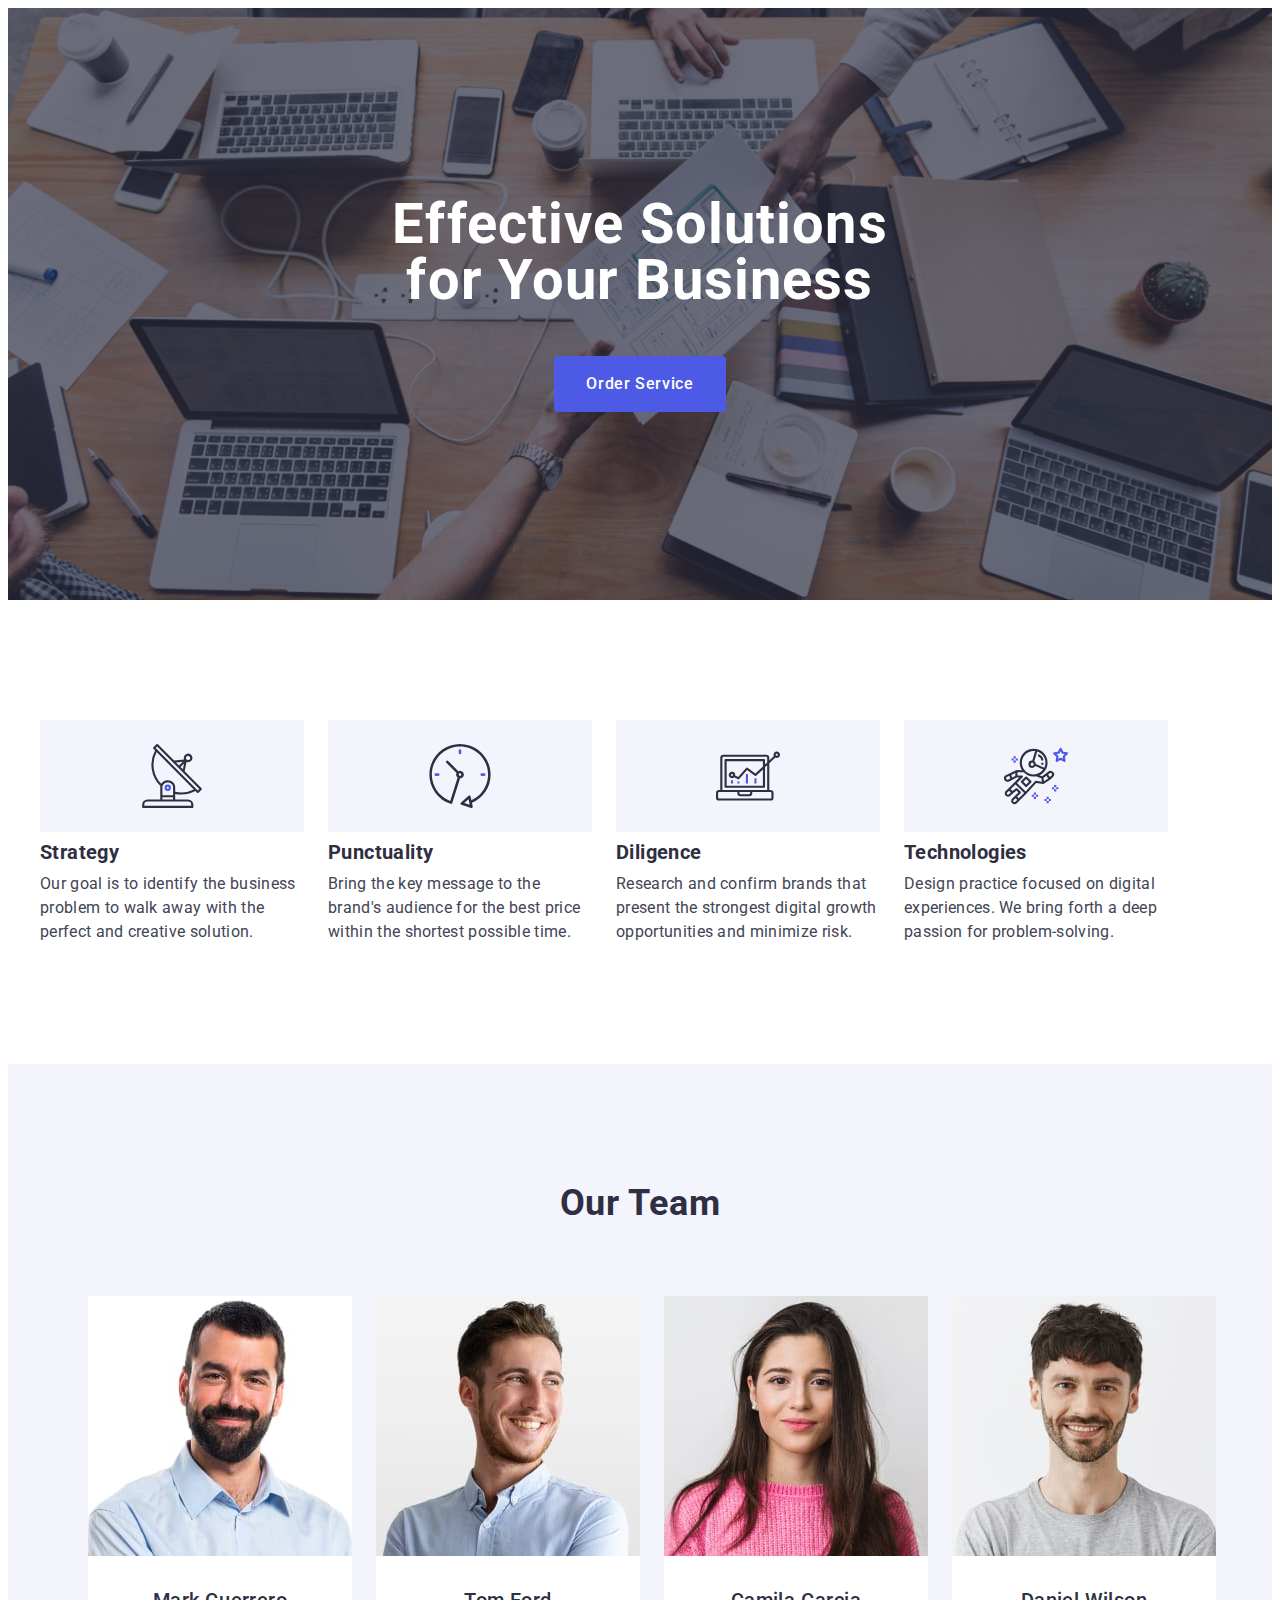
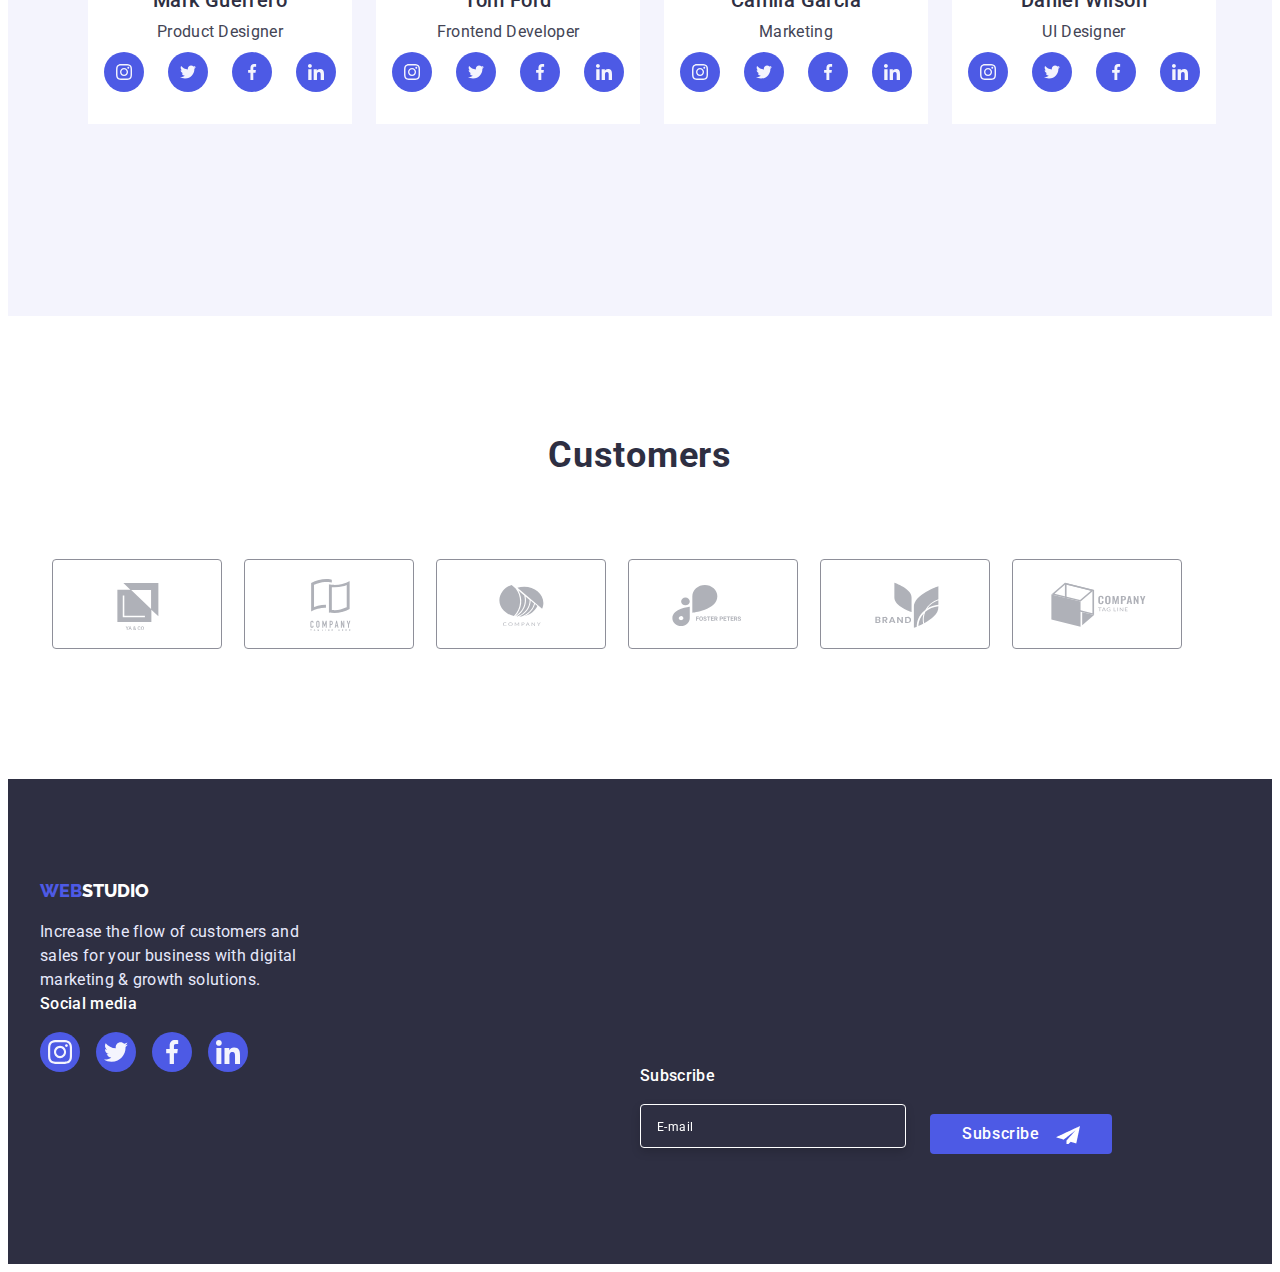
==== index.html @ b97c6776 "1" ====
<!DOCTYPE html>
<html lang="en">
  <head>
    <meta charset="UTF-8" />
    <meta name="viewport" content="width=device-width, initial-scale=1.0" />
    <meta http-equiv="X-UA-Compatible" content="IE=edge" />
    <meta name="viewport" content="width=device-width, initial-scale=1.0" />
    <title>WebStudio</title>
    <link rel="stylesheet" href="./js/mobile-menu.js" />
    <link
      rel="stylesheet"
      href="https://cdnjs.cloudflare.com/ajax/libs/modern-normalize/1.1.0/modern-normalize.min.css"
      integrity="sha512-wpPYUAdjBVSE4KJnH1VR1HeZfpl1ub8YT/NKx4PuQ5NmX2tKuGu6U/JRp5y+Y8XG2tV+wKQpNHVUX03MfMFn9Q=="
      crossorigin="anonymous"
      referrerpolicy="no-referrer"
    />
    <link rel="preconnect" href="https://fonts.googleapis.com" />
    <link rel="preconnect" href="https://fonts.gstatic.com" crossorigin />
    <link
      href="https://fonts.googleapis.com/css2?family=Raleway:wght@800&family=Roboto:wght@400;500;700;900&display=swap"
      rel="stylesheet"
    />
    <link rel="stylesheet" href="./css/styles.css" />
    <link rel="stylesheet" href="./css/mobile.css" />
    <link rel="stylesheet" href="./css/table.css" />
    <link rel="stylesheet" href="./css/desktop.css" />
  </head>
  <!--HEADER-->
  <body>
    <!-- <header class="header-top">
      <div class="container header-container">
        <nav class="page-nav">
          <a class="header-logo link" href="./index.html"
            ><span class="logo-web">Web</span>Studio</a
          >
          <ul class="menu list">
            <li class="menu-item">
              <a class="menu-link link active" href="index.html">Studio</a>
            </li>
            <li class="menu-item">
              <a class="menu-link link" href="portfolio.html">Portfolio</a>
            </li>
            <li class="menu-item">
              <a class="menu-link link" href="">Contacts</a>
            </li>
          </ul>
        </nav>
        <address class="address-list">
          <ul class="list list-contact">
            <li class="menu-item">
              <a class="contact link" href="mailto:info@devstudio.com"
                >info@devstudio.com</a
              >
            </li>
            <li class="menu-item">
              <a class="contact link" href="tel:+110001111111"
                >+11 (000) 111-11-11</a
              >
            </li>
          </ul>
        </address>
      </div>
    </header> -->

    <main>
      <!--MAIN-->
      <section class="section-bg">
        <div class="container">
          <h1 class="main-title">Effective Solutions for Your Business</h1>
          <button class="btn-menu" data-modal-open type="button">
            Order Service
          </button>
        </div>
      </section>
      <section class="section-inteface">
        <div class="container">
          <h2 hidden>Advantages</h2>
          <ul class="list menu-list-interface">
            <li class="interface-list icon-antenna">
              <h3 class="interface-title">Strategy</h3>
              <p class="interface-text">
                Our goal is to identify the business problem to walk away with
                the perfect and creative solution.
              </p>
            </li>
            <li class="interface-list icon-clock">
              <h3 class="interface-title">Punctuality</h3>
              <p class="interface-text">
                Bring the key message to the brand's audience for the best price
                within the shortest possible time.
              </p>
            </li>
            <li class="interface-list icon-diagram">
              <h3 class="interface-title">Diligence</h3>
              <p class="interface-text">
                Research and confirm brands that present the strongest digital
                growth opportunities and minimize risk.
              </p>
            </li>
            <li class="interface-list icon-astronaut">
              <h3 class="interface-title">Technologies</h3>
              <p class="interface-text">
                Design practice focused on digital experiences. We bring forth a
                deep passion for problem-solving.
              </p>
            </li>
          </ul>
        </div>
      </section>
      <!--SECTION FHOTO-->
      <!-- <section class="section-photo">
        <div class="container">
          <h2 class="description-title">What are we doing</h2>
          <ul class="list list-photo">
            <li class="list-photo-img">
              <img src="./images/img-01.jpg" alt="mac" width="360" />
            </li>
            <li class="list-photo-img">
              <img src="./images/img-02.jpg" alt="phone" width="360" />
            </li>
            <li class="list-photo-img">
              <img src="./images/img-03.jpg" alt="phone" width="360" />
            </li>
          </ul>
        </div>
      </section> -->
      <!--SECTION TEAM-->
      <section class="section-team">
        <div class="container">
          <h2 class="description-title">Our Team</h2>
          <ul class="list list-team-menu">
            <li class="list-team">
              <img
                src="./images/team/employee-01.jpg"
                alt="Mark Guerrero"
                width="264"
              />
              <h3 class="name-tile">Mark Guerrero</h3>
              <p class="position-text">Product Designer</p>
              <ul class="list-icon-social list">
                <li class="list-icon-team">
                  <a href="" class="icon-social">
                    <svg class="icon" width="16" height="16">
                      <use href="./images/symbol-defs.svg#icon-instagram"></use>
                    </svg>
                  </a>
                </li>
                <li class="list-icon-team">
                  <a href="" class="icon-social">
                    <svg class="icon" width="16" height="16">
                      <use href="./images/symbol-defs.svg#icon-twitter"></use>
                    </svg>
                  </a>
                </li>
                <li class="list-icon-team">
                  <a href="" class="icon-social">
                    <svg class="icon" width="16" height="16">
                      <use href="./images/symbol-defs.svg#icon-facebook"></use>
                    </svg>
                  </a>
                </li>
                <li class="list-icon-team">
                  <a href="" class="icon-social">
                    <svg class="icon" width="16" height="16">
                      <use href="./images/symbol-defs.svg#icon-linkedin"></use>
                    </svg>
                  </a>
                </li>
              </ul>
            </li>
            <li class="list-team">
              <img
                src="./images/team/employee-02.jpg"
                alt="Tom Ford"
                width="264"
              />
              <h3 class="name-tile">Tom Ford</h3>
              <p class="position-text">Frontend Developer</p>
              <ul class="list-icon-social list">
                <li class="list-icon-team">
                  <a href="" class="icon-social">
                    <svg class="icon" width="16" height="16">
                      <use href="./images/symbol-defs.svg#icon-instagram"></use>
                    </svg>
                  </a>
                </li>
                <li class="list-icon-team">
                  <a href="" class="icon-social">
                    <svg class="icon" width="16" height="16">
                      <use href="./images/symbol-defs.svg#icon-twitter"></use>
                    </svg>
                  </a>
                </li>
                <li class="list-icon-team">
                  <a href="" class="icon-social">
                    <svg class="icon" width="16" height="16">
                      <use href="./images/symbol-defs.svg#icon-facebook"></use>
                    </svg>
                  </a>
                </li>
                <li class="list-icon-team">
                  <a href="" class="icon-social">
                    <svg class="icon" width="16" height="16">
                      <use href="./images/symbol-defs.svg#icon-linkedin"></use>
                    </svg>
                  </a>
                </li>
              </ul>
            </li>
            <li class="list-team">
              <img
                src="./images/team/employee-03.jpg"
                alt="Camila Garcia"
                width="264"
              />
              <h3 class="name-tile">Camila Garcia</h3>
              <p class="position-text">Marketing</p>
              <ul class="list-icon-social list">
                <li class="list-icon-team">
                  <a href="" class="icon-social">
                    <svg class="icon" width="16" height="16">
                      <use href="./images/symbol-defs.svg#icon-instagram"></use>
                    </svg>
                  </a>
                </li>
                <li class="list-icon-team">
                  <a href="" class="icon-social">
                    <svg class="icon" width="16" height="16">
                      <use href="./images/symbol-defs.svg#icon-twitter"></use>
                    </svg>
                  </a>
                </li>
                <li class="list-icon-team">
                  <a href="" class="icon-social">
                    <svg class="icon" width="16" height="16">
                      <use href="./images/symbol-defs.svg#icon-facebook"></use>
                    </svg>
                  </a>
                </li>
                <li class="list-icon-team">
                  <a href="" class="icon-social">
                    <svg class="icon" width="16" height="16">
                      <use href="./images/symbol-defs.svg#icon-linkedin"></use>
                    </svg>
                  </a>
                </li>
              </ul>
            </li>
            <li class="list-team">
              <img
                src="./images/team/employee-04.jpg"
                alt="Daniel Wilson"
                width="264"
              />
              <h3 class="name-tile">Daniel Wilson</h3>
              <p class="position-text">UI Designer</p>
              <ul class="list-icon-social list">
                <li class="list-icon-team">
                  <a href="" class="icon-social">
                    <svg class="icon" width="16" height="16">
                      <use href="./images/symbol-defs.svg#icon-instagram"></use>
                    </svg>
                  </a>
                </li>
                <li class="list-icon-team">
                  <a href="" class="icon-social">
                    <svg class="icon" width="16" height="16">
                      <use href="./images/symbol-defs.svg#icon-twitter"></use>
                    </svg>
                  </a>
                </li>
                <li class="list-icon-team">
                  <a href="" class="icon-social">
                    <svg class="icon" width="16" height="16">
                      <use href="./images/symbol-defs.svg#icon-facebook"></use>
                    </svg>
                  </a>
                </li>
                <li class="list-icon-team">
                  <a href="" class="icon-social">
                    <svg class="icon" width="16" height="16">
                      <use href="./images/symbol-defs.svg#icon-linkedin"></use>
                    </svg>
                  </a>
                </li>
              </ul>
            </li>
          </ul>
        </div>
      </section>
      <section class="section-company">
        <div class="container">
          <h2 class="description-title">Customers</h2>
          <ul class="container-company list">
            <li class="company">
              <a href="" class="company-link">
                <svg class="icon-company" width="104px" height="56px">
                  <use href="./images/symbol-defs.svg#icon-yaco"></use>
                </svg>
              </a>
            </li>
            <li class="company">
              <a href="" class="company-link">
                <svg class="icon-company" width="104px" height="56px">
                  <use href="./images/symbol-defs.svg#icon-company"></use>
                </svg>
              </a>
            </li>
            <li class="company">
              <a href="" class="company-link">
                <svg class="icon-company" width="104px" height="56px">
                  <use href="./images/symbol-defs.svg#icon-Logocompany"></use>
                </svg>
              </a>
            </li>
            <li class="company">
              <a href="" class="company-link">
                <svg class="icon-company" width="104px" height="56px">
                  <use href="./images/symbol-defs.svg#icon-foster"></use>
                </svg>
              </a>
            </li>
            <li class="company">
              <a href="" class="company-link">
                <svg class="icon-company" width="104px" height="56px">
                  <use href="./images/symbol-defs.svg#icon-brand"></use>
                </svg>
              </a>
            </li>
            <li class="company">
              <a href="" class="company-link">
                <svg class="icon-company" width="104px" height="56px">
                  <use href="./images/symbol-defs.svg#icon-taglane"></use>
                </svg>
              </a>
            </li>
          </ul>
        </div>
      </section>
    </main>
    <footer class="footer">
      <div class="container container-footer">
        <div class="container-footer-logo">
          <a class="footer-logo link" href="./index.html"
            ><span class="logo-web">Web</span>Studio</a
          >
          <p class="footer-text">
            Increase the flow of customers and sales for your business with
            digital marketing & growth solutions.
          </p>
        </div>
        <div class="footer-social">
          <p class="footer-text-social">Social media</p>
          <ul class="list-footer list">
            <li class="list-icon-team">
              <a href="" class="icon-footer">
                <svg class="icon" width="24" height="24">
                  <use href="./images/symbol-defs.svg#icon-instagram"></use>
                </svg>
              </a>
            </li>
            <li class="list-icon-team">
              <a href="" class="icon-footer">
                <svg class="icon" width="24" height="24">
                  <use href="./images/symbol-defs.svg#icon-twitter"></use>
                </svg>
              </a>
            </li>
            <li class="list-icon-team">
              <a href="" class="icon-footer">
                <svg class="icon" width="24" height="24">
                  <use href="./images/symbol-defs.svg#icon-facebook"></use>
                </svg>
              </a>
            </li>
            <li class="list-icon-team">
              <a href="" class="icon-footer">
                <svg class="icon" width="24" height="24">
                  <use href="./images/symbol-defs.svg#icon-linkedin"></use>
                </svg>
              </a>
            </li>
          </ul>
        </div>
        <div class="subscribe">
          <p class="footer-text-social">Subscribe</p>
          <form class="subscribe-footer">
            <input
              aria-label="email"
              class="input-footer"
              type="email"
              name="mail"
              placeholder="E-mail"
            />
            <button class="btn-footer">Subscribe</button>
          </form>
        </div>
      </div>
    </footer>
    <div class="backdrop is-hidden" data-modal>
      <div class="modal">
        <b class="title-modal">
          Leave your contacts and we will call you back
        </b>
        <form class="form">
          <div class="form-filed">
            <label class="form-label" for="name">Name</label>
            <div class="form-group">
              <input class="form-input" type="text" name="name" id="name" />
              <svg class="icon-modal-teg">
                <use href="./images/symbol-teg.svg#icon-person-black"></use>
              </svg>
            </div>
          </div>
          <div class="form-filed">
            <label class="form-label" for="tel">Phone</label>
            <div class="form-group">
              <input class="form-input" type="tel" name="tel" id="tel" />
              <svg class="icon-modal-teg">
                <use href="./images/symbol-teg.svg#icon-phone-black"></use>
              </svg>
            </div>
          </div>
          <div class="form-filed">
            <label class="form-label" for="mail">Email</label>
            <div class="form-group">
              <input class="form-input" type="email" name="mail" id="mail" />
              <svg class="icon-modal-teg">
                <use href="./images/symbol-teg.svg#icon-email-black"></use>
              </svg>
            </div>
          </div>
          <label class="form-label" for="textarea">Comment</label>
          <textarea
            class="textare-modal"
            name="textarea"
            id="textarea"
            placeholder="Text input"
          ></textarea>

          <label class="checkbox-label" for="policy">
            <input class="checkbox" type="checkbox" id="policy" name="topic" />
            <span class="icon-span"></span>
            I accept the terms and conditions of the
            <a class="link-span" href="">Privacy Policy</a>
          </label>
          <button class="btn-modal">Send</button>
        </form>
        <button class="btn-close" data-modal-close>
          <svg class="icon-modal">
            <use href="./images/close.svg#icon-close"></use>
          </svg>
        </button>
      </div>
    </div>
    <script src="./js/modal.js"></script>
  </body>
</html>
---- css/styles.css ----
:root {
    --primary--font: 'Roboto', sans-serif;
    --secondary-font: 'Raleway', sans-serif;
    --logo-color: #4D5AE5;
    --primary-text-color: #2E2F42;
    --secondary-text-color: #434455;
    --footer-color: #E7E9FC;
    --btn-menu: #FFFFFF;
    --background-color: #404BBF;
}


.list {
    list-style: none;
}

.link {
    text-decoration: none;
}

h1,
h2,
h3,
h4,
h5,
h6,
p {
    margin: 0;
}

ul {
    margin: 0;
    padding: 0;
}

img {
    display: block;
    max-width: 100%;
    height: auto;
}


body {
    color: var(--primary-text-color);
    background-color: var(--btn-menu);
    font-size: 16px;
    line-height: 1.5;
    font-family: var(--primary--font);
}

.header-top {
    box-shadow: 0px 2px 1px rgba(46, 47, 66, 0.08), 0px 1px 1px rgba(46, 47, 66, 0.16), 0px 1px 6px rgba(46, 47, 66, 0.08);
    border-bottom: 1px solid #E7E9FC;
}

.container {
    /* width: 1158px; */
    width: 100%;
    margin: 0 auto;
    padding-left: 15px;
    padding-right: 15px;
}

.page-nav {
    display: flex;
    align-items: center;
}

.menu {
    display: flex;
    gap: 40px;
}

.list-contact {
    display: flex;
    gap: 40px;
}

.list-work {
    width: 360px;
}

.link-work {
    display: block;
    cursor: pointer;
    transition: box-shadow 250ms cubic-bezier(0.4, 0, 0.2, 1);
}

.link-work:hover,
.link-work:focus {
    box-shadow: 0px 1px 6px rgba(46, 47, 66, 0.08), 0px 1px 1px rgba(46, 47, 66, 0.16), 0px 2px 1px rgba(46, 47, 66, 0.08);
}

.list-photo-img {
    width: 360px;
}


/*=============MAIN WEBSTUDIO=================*/
.section-bg {
    margin-right: auto;
    margin-left: auto;
    max-width: 428px;
    background-size: cover;
    background-position: center;
    background-image: linear-gradient(to right, rgba(46, 47, 66, 0.7), rgba(46, 47, 66, 0.7)), url('../images/mobile-bg.jpg');
    padding-top: 188px;
    padding-bottom: 188px;
    background-repeat: no-repeat;
}

.section-btn {
    padding-top: 96px;
    padding-bottom: 120px;
}

.section-team {
    padding-top: 96px;
    padding-bottom: 96px;
    background-color: #F4F4FD;
}



.main-title {
    font-size: 56px;
    line-height: 1;
    text-align: center;
    max-width: 496px;
    margin-right: auto;
    margin-left: auto;
    letter-spacing: 0.02em;
    color: var(--btn-menu)
}

.section-inteface {
    padding-top: 96px;
    padding-bottom: 96px;
}

.interface-title {
    margin-top: 72px;
    font-size: 36px;
    text-align: center;
    line-height: 1.2;
    letter-spacing: 0.02em;
    color: var(--primary-text-color)
}

.interface-text {
    letter-spacing: 0.02em;
    margin-top: 8px;
    color: var(--secondary-text-color)
}

/*=============/MAIN WEBSTUDIO=================*/
.list-team-menu {
    display: flex;
    justify-content: center;
    flex-wrap: wrap;
}

.description-title {
    font-size: 36px;
    line-height: 1.1;
    text-align: center;
    letter-spacing: 0.02em;
    text-transform: capitalize;
    margin-bottom: 72px;
    color: var(--primary-text-color)
}


/*=============SECTION TEAM=================*/
.name-tile {
    font-weight: 500;
    font-size: 20px;
    line-height: 1.2;
    letter-spacing: 0.02em;
    text-align: center;
    margin-top: 32px;
    color: var(--primary-text-color)
}

.position-text {
    font-size: 16px;
    letter-spacing: 0.02em;
    text-align: center;
    margin-top: 8px;
    color: var(--secondary-text-color)
}

/*=============/SECTION TEAM=================*/
/*=============HEADER WEBSTUDIO/PORTFOLIO=================*/

.logo-web {
    color: var(--logo-color)
}

.header-logo {
    padding: 24px 0;
    font-family: var(--secondary-font);
    font-weight: 800;
    font-size: 18px;
    line-height: 1.3;
    margin-right: 76px;
    text-transform: uppercase;
    color: var(--primary-text-color)
}

.header-container {
    display: flex;
    align-items: center;
}

.address-list {
    font-style: normal;
    margin-left: auto;
}

.contact link {
    padding: 24px 0;
    display: block;
    font-style: normal;
}

.menu-link {
    transition: color 250ms cubic-bezier(0.4, 0, 0.2, 1);
    position: relative;
    padding: 24px 0;
    font-weight: 500;
    letter-spacing: 0.02em;
    display: block;
    color: var(--primary-text-color)
}

.menu-link.active {
    color: var(--background-color);
}

.menu-link.active::after {
    content: "";
    position: absolute;
    width: 100%;
    height: 4px;
    background: var(--background-color);
    border-radius: 2px;
    left: 0;
    bottom: 0;
}

.menu-link:hover,
.menu-link:focus {
    color: #404BBF;
}

.contact {
    transition: color 250ms cubic-bezier(0.4, 0, 0.2, 1);
    display: block;
    padding: 24px 0;
    letter-spacing: 0.02em;
    color: var(--secondary-text-color)
}

.contact:hover,
.contact:focus {
    color: #404BBF;
}

/*=============/HEADER WEBSTUDIO/PORTFOLIO=================*/

/*================button PORTFOLIO================*/

.btn-menu {
    font-family: var(--primary--font);
    font-size: 16px;
    line-height: 1.5;
    font-family: inherit;
    font-weight: 500;
    letter-spacing: 0.04em;
    border-radius: 4px;
    cursor: pointer;
    padding: 16px 32px;
    margin-top: 48px;
    display: block;
    transition: background-color 250ms cubic-bezier(0.4, 0, 0.2, 1);
    margin-left: auto;
    margin-right: auto;
    border: none;
    background: rgba(0, 0, 0, 0.15);
    color: var(--btn-menu);
    background-color: var(--logo-color);
}

.btn-menu:hover,
.btn-menu:focus {
    border-color: transparent;
    color: var(--btn-menu);
    background: var(--background-color)
}

.btn-menu-portfolio {
    font-family: var(--primary--font);
    font-style: normal;
    font-weight: 500;
    font-size: 16px;
    line-height: 1.5;
    letter-spacing: 0.04em;
    border: 1px solid #E7E9FC;
    border-radius: 4px;
    color: var(--logo-color);
    background-color: #F4F4FD;
    padding: 12px 24px;
    height: 48px;
    cursor: pointer;
    transition: background-color 250ms cubic-bezier(0.4, 0, 0.2, 1),
        color 250ms cubic-bezier(0.4, 0, 0.2, 1), border-color 250ms cubic-bezier(0.4, 0, 0.2, 1),
        box-shadow 250ms cubic-bezier(0.4, 0, 0.2, 1);
}

.btn-menu-portfolio:hover,
.btn-menu-portfolio:focus {
    border-color: transparent;
    box-shadow: 0px 3px 1px rgba(0, 0, 0, 0.1), 0px 2px 1px rgba(0, 0, 0, 0.08), 0px 2px 2px rgba(0, 0, 0, 0.12);
    border-radius: 4px;
    color: var(--btn-menu);
    background-color: var(--background-color);
}

.list-btn {
    display: flex;
    gap: 24px;
    justify-content: center;
}

/*================/button PORTFOLIO================*/

/*==================LIST WORK=================*/


.container-work {
    padding: 32px 16px;
    border-left: 1px solid #E7E9FC;
    border-bottom: 1px solid #E7E9FC;
    border-right: 1px solid #E7E9FC;
}



.link-work:hover .work-text,
.link-work:focus .work-text {
    transform: translateY(0);
}

.work-wraper {
    position: relative;
    overflow: hidden;
}

.work-text {
    position: absolute;
    font-family: var(--primary--font);
    padding-top: 40px;
    padding-right: 32px;
    padding-left: 32px;
    font-size: 16px;
    line-height: 1.5;
    color: #F4F4FD;
    letter-spacing: 0.02em;
    background: #4D5AE5;
    top: 0;
    left: 0;
    width: 100%;
    height: 100%;
    transition: transform 250ms cubic-bezier(0.4, 0, 0.2, 1);
    transform: translateY(100%);
}

.section-photo {
    padding-bottom: 120px;
}

/*=========================LIST WORK=====================*/

/*================/INTERFACE PORTFOLIO================*/


.list-team {
    background-color: #FFFFFF;
    width: 264px;
    padding-bottom: 32px;
    margin-bottom: 72px;
}

.list-icon-team {
    width: 40px;
    height: 40px;
}

.icon-social:hover,
.icon-social:focus {
    background: #404BBF;
}

/*================/INTERFACE PORTFOLIO================*/
.list-menu-work {
    display: flex;
    flex-wrap: wrap;
    gap: 48px 24px;
    margin-top: 84px;
    justify-content: center;
}


.list-photo {
    display: flex;
    gap: 24px;
    justify-content: center;
}




/*================FOOTER PORTFOLIO================*/

.footer {
    padding: 100px 0;
    background-color: var(--primary-text-color);
}

.container-footer {}

.container-footer-logo {
    text-align: center;
}

.footer-logo {
    font-family: var(--secondary-font);
    font-weight: 800;
    font-size: 18px;
    line-height: 1.3;
    text-transform: uppercase;
    color: var(--btn-menu)
}

.footer-text {
    letter-spacing: 0.02em;

    margin-top: 16px;
    color: var(--footer-color)
}

.social-svg {
    display: block;
    width: 40px;
    height: 40px;
    background-color: #4D5AE5;
    border-radius: 50%;
}

.footer-text-social {
    font-weight: 500;
    text-align: center;
    letter-spacing: 0.02em;

    color: var(--btn-menu);
    margin-bottom: 16px;
}

.footer-social {
    margin-top: 72px;
}


.list-footer {
    display: flex;
    justify-content: center;
    margin-top: 16px;
    gap: 16px;
}



.icon-footer {
    transition: background-color 250ms cubic-bezier(0.4, 0, 0.2, 1);
    display: flex;
    align-items: center;
    justify-content: center;
    width: 100%;
    height: 100%;
    border-radius: 50%;
    background: #4D5AE5;
}



.icon-footer:hover,
.icon-footer:focus {
    background: #31D0AA;
}

/*================/FOOTER PORTFOLIO================*/

.list-icon-social {
    display: flex;
    justify-content: center;
    gap: 24px;
    margin-top: 8px;
}

.icon-social {
    transition: background-color 250ms cubic-bezier(0.4, 0, 0.2, 1);
    display: flex;
    align-items: center;
    justify-content: center;
    width: 100%;
    height: 100%;
    border-radius: 50%;
    background-color: #4D5AE5
}

.icon {
    fill: #F4F4FD;
}

.section-company {
    padding-top: 96px;
    padding-bottom: 96px;
}

.container-company {
    display: flex;
    flex-wrap: wrap;
}

.company {
    width: 168px;
    height: 88px;
    margin-left: 16px;
    margin-bottom: 72px;
}

.company-link {
    transition: fill 250ms cubic-bezier(0.4, 0, 0.2, 1);
    border: 1px solid #8E8F99;
    border-radius: 4px;
    display: inline-flex;
    align-items: center;
    justify-content: center;
    width: 100%;
    height: 100%;
    fill: #AFB1B8;
}

.company-link:hover,
.company-link:focus {
    border: 1px solid #404BBF;
    fill: #404BBF;
}







.backdrop {
    width: 100%;
    height: 100%;
    background-color: rgba(46, 47, 66, 0.4);
    position: fixed;
    top: 0;
    left: 0;
    opacity: 1;
    transition: opacity 250ms cubic-bezier(0.4, 0, 0.2, 1);
}


.modal {
    width: 408px;
    min-height: 576px;
    padding: 72px 24px 24px 24px;
    background: #FCFCFC;
    box-shadow: 0px 1px 1px rgba(0, 0, 0, 0.14), 0px 1px 3px rgba(0, 0, 0, 0.12), 0px 2px 1px rgba(0, 0, 0, 0.2);
    border-radius: 4px;
    position: absolute;
    top: 50%;
    left: 50%;
    transform: translate(-50%, -50%);
}

.btn-close {
    color: #2E2F42;
    font-size: 0;
    padding: 0;
    position: absolute;
    cursor: pointer;
    border-radius: 50%;
    background-color: #E7E9FC;
    top: 24px;
    right: 24px;
    width: 24px;
    height: 24px;
    border: 1px solid rgba(0, 0, 0, 0.1);
    transition: background-color 250ms cubic-bezier(0.4, 0, 0.2, 1),
        color 250ms cubic-bezier(0.4, 0, 0.2, 1);
}

.backdrop.is-hidden {
    opacity: 0;
    pointer-events: none;
}


.btn-close:hover {
    color: #fff;
    background-color: #404BBF;
}

.icon-modal {
    transition: fill 250ms cubic-bezier(0.4, 0, 0.2, 1);
    fill: currentColor;
    width: 8px;
    height: 8px;
}

.btn-footer {
    margin-left: 24px;
    height: 40px;
    font-family: var(--primary--font);
    font-size: 16px;
    line-height: 1.5;
    font-family: inherit;
    font-weight: 500;
    letter-spacing: 0.04em;
    border-radius: 4px;
    cursor: pointer;
    padding: 8px 32px;
    transition: background-color 250ms cubic-bezier(0.4, 0, 0.2, 1);
    border: none;
    color: var(--btn-menu);
    background-color: var(--logo-color);
    display: inline-flex;
    align-items: center;
}

.btn-footer:hover,
.btn-footer:focus {
    border-color: transparent;
    color: var(--btn-menu);
    background: var(--background-color)
}

.btn-footer::after {
    content: " ";
    margin-left: 16px;
    width: 24px;
    height: 20px;
    background-image: url(../images/Frame.png);

}

.subscribe {
    margin-left: auto;
    padding: 0;
    margin-top: 72px;
}

.subscribe-footer {
    display: flex;
    justify-content: center;
    flex-wrap: wrap;
}




.input-footer {
    color: #FFFFFF;
    padding-left: 16px;
    background: #2E2F42;
    width: 398px;
    height: 40px;
    margin-bottom: 16px;
    border: 1px solid #FFFFFF;
    filter: drop-shadow(0px 4px 4px rgba(0, 0, 0, 0.15));
    border-radius: 4px;
}

.input-footer::placeholder {
    font-family: var(--primary--font);
    font-size: 12px;
    line-height: 24px;
    display: flex;
    align-items: center;
    letter-spacing: 0.04em;
    color: #FFFFFF;
}

.form {
    margin-top: 16px;
}


.textare-modal {
    width: 360px;
    height: 120px;
    outline: transparent;
    font-family: var(--primary--font);
    font-weight: 400;
    font-size: 12px;
    line-height: 14px;
    letter-spacing: 0.04em;
    padding-left: 16px;
    padding-top: 8px;
    display: block;
    margin-bottom: 16px;
    border: 1px solid rgba(46, 47, 66, 0.4);
    border-radius: 4px;
    resize: none;
}

.textare-modal:focus {
    border-color: #4D5AE5;

}

.title-modal {
    font-family: var(--primary--font);
    font-style: normal;
    font-size: 16px;
    line-height: 1.5;
    margin-top: 72px;
    text-align: center;
    letter-spacing: 0.02em;
}

.btn-modal {
    min-width: 169px;
    height: 56px;
    font-family: var(--primary--font);
    font-size: 16px;
    line-height: 1.5;
    font-family: inherit;
    font-weight: 500;
    letter-spacing: 0.04em;
    border-radius: 4px;
    cursor: pointer;
    padding: 16px 32px;
    margin-top: 24px;
    display: block;
    transition: background-color 250ms cubic-bezier(0.4, 0, 0.2, 1);
    margin-left: auto;
    margin-right: auto;
    border: none;
    background: rgba(0, 0, 0, 0.15);
    color: var(--btn-menu);
    background-color: var(--logo-color);
}

.btn-modal:hover,
.btn-modal:focus {
    border-color: transparent;
    color: var(--btn-menu);
    background: var(--background-color)
}

.form-input {
    outline: transparent;
    width: 100%;
    height: 40px;
    border: 1px solid rgba(46, 47, 66, 0.4);
    border-radius: 4px;
    padding-left: 38px;

}

.form-input:focus {
    border-color: #4D5AE5;
}

.form-input:focus+.icon-modal-teg {
    fill: #4D5AE5;
}

.form-label {
    margin-top: 8px;
    display: block;
    font-family: var(--primary--font);
    font-size: 12px;
    margin-bottom: 4px;
    line-height: 14px;
    letter-spacing: 0.01em;
    color: #8E8F99;
}

.checkbox-label {
    display: flex;
    align-items: center;
    font-family: var(--primary--font);
    font-size: 12px;
    line-height: 14px;
    letter-spacing: 0.04em;
    color: #8E8F99;
}

.checkbox {
    display: block;
    appearance: none;
    position: absolute;
}

.icon-span {
    margin-right: 9px;
    border: 1px solid rgba(46, 47, 66, 0.4);
    display: inline-block;
    width: 16px;
    height: 16px;
    border-radius: 2px;

}

.checkbox:checked+.icon-span {
    background-repeat: no-repeat;
    background-position: center;
    background-color: #404BBF;
    border-color: #404BBF;
    background-image: url(../images/Vector.svg);
}

.link-span {
    color: #4D5AE5;
    font-family: var(--primary--font);
    font-size: 12px;
    line-height: 14px;
    letter-spacing: 0.04em;
    margin-left: 4px;
}

.form-group {
    position: relative;
}

.icon-modal-teg {
    width: 18px;
    height: 24px;
    position: absolute;
    left: 16px;
    top: 50%;
    transform: translateY(-50%);
}
---- css/mobile.css ----
@media screen and (min-width: 480px) {
    .container {
        width: 428px;
    }

    .section-bg {
        max-width: 428px;
        background-image: linear-gradient(to right, rgba(46, 47, 66, 0.7), rgba(46, 47, 66, 0.7)), url('../images/mobile-bg.jpg');
    }


    .interface-text {
        width: 396px;
    }

}
---- css/table.css ----
@media screen and (min-width: 768px) {
    .container {
        width: 768px;
    }

    .section-bg {
        max-width: 768px;
        background-image: linear-gradient(to right, rgba(46, 47, 66, 0.7), rgba(46, 47, 66, 0.7)), url('../images/tablet-bg.jpg');
    }

    .interface-text {
        width: 351px;
    }

    .menu-list-interface {
        display: flex;
        flex-wrap: wrap;
    }

    .interface-list {
        width: calc((100% - 2 * 12px) / 2);
    }

    .interface-title {
        text-align: left;
    }

    .list-team-menu {
        display: flex;
        flex-wrap: wrap;
        justify-content: center;
    }

    .list-team {
        margin-left: 24px;
    }

    .company {
        height: 88px;
        margin: 12px;
        width: calc((100% - 3 * 24px) / 3);
    }

    .footer-text {
        max-width: 264px;
    }

    .container-footer-logo {
        text-align: left;
        width: 50%;
    }

    .footer-social {
        width: 50%;
        margin-top: 0;
    }

    .input-footer {
        width: 264px;
    }

    .container-footer {
        display: flex;
        flex-wrap: wrap;
        justify-content: start;
    }

    .footer-text-social {
        text-align: left;
    }

    .subscribe {
        margin-left: 0;
    }

    .list-footer {
        justify-content: start;
    }
}
---- css/desktop.css ----
@media screen and (min-width: 1200px) {
    .container {
        width: 1200px;
    }

    .section-bg {
        max-width: 1440px;
        background-image: linear-gradient(to right, rgba(46, 47, 66, 0.7), rgba(46, 47, 66, 0.7)), url('../images/people-office\ 1.jpg');
    }

    .section-inteface {
        padding-top: 120px;
        padding-bottom: 120px;
    }

    .menu-list-interface {
        display: flex;
        gap: 24px;
    }

    .interface-list::before {
        content: '';
        display: block;
        height: 112px;
        background-color: #F4F4FD;
        background-size: 64px 64px;
        background-repeat: no-repeat;
        background-position: center;
        border-radius: 4px;
    }

    .icon-antenna::before {
        background-image: url('../images/antenna.svg');
    }

    .icon-clock::before {
        background-image: url('../images/clock.svg');
    }

    .icon-diagram::before {
        background-image: url('../images/diagram.svg');
    }

    .icon-astronaut::before {
        background-image: url('../images/astronaut.svg');
    }

    .interface-list {
        max-width: 264px;
    }

    .interface-title {
        margin-top: 8px;
        font-size: 20px;

    }

    .interface-text {
        width: 264px;
    }

    .list-team-menu {
        display: flex;
        justify-content: center;
    }

    .section-team {
        padding-top: 120px;
        padding-bottom: 120px;
    }

    .container-company {
        display: flex;
    }

    .section-company {
        padding-top: 120px;
        padding-bottom: 120px;
    }

    .company {
        width: 168px;
        height: 88px;
    }

    .container-footer {
        display: flex;
    }

    .container-footer-logo {
        margin-right: 120px;
    }

    .footer-text {
        max-width: 264px;
    }

    .subscribe-footer {
        display: flex;
        align-items: center;
    }

    .input-footer {
        width: 246px;
    }
}
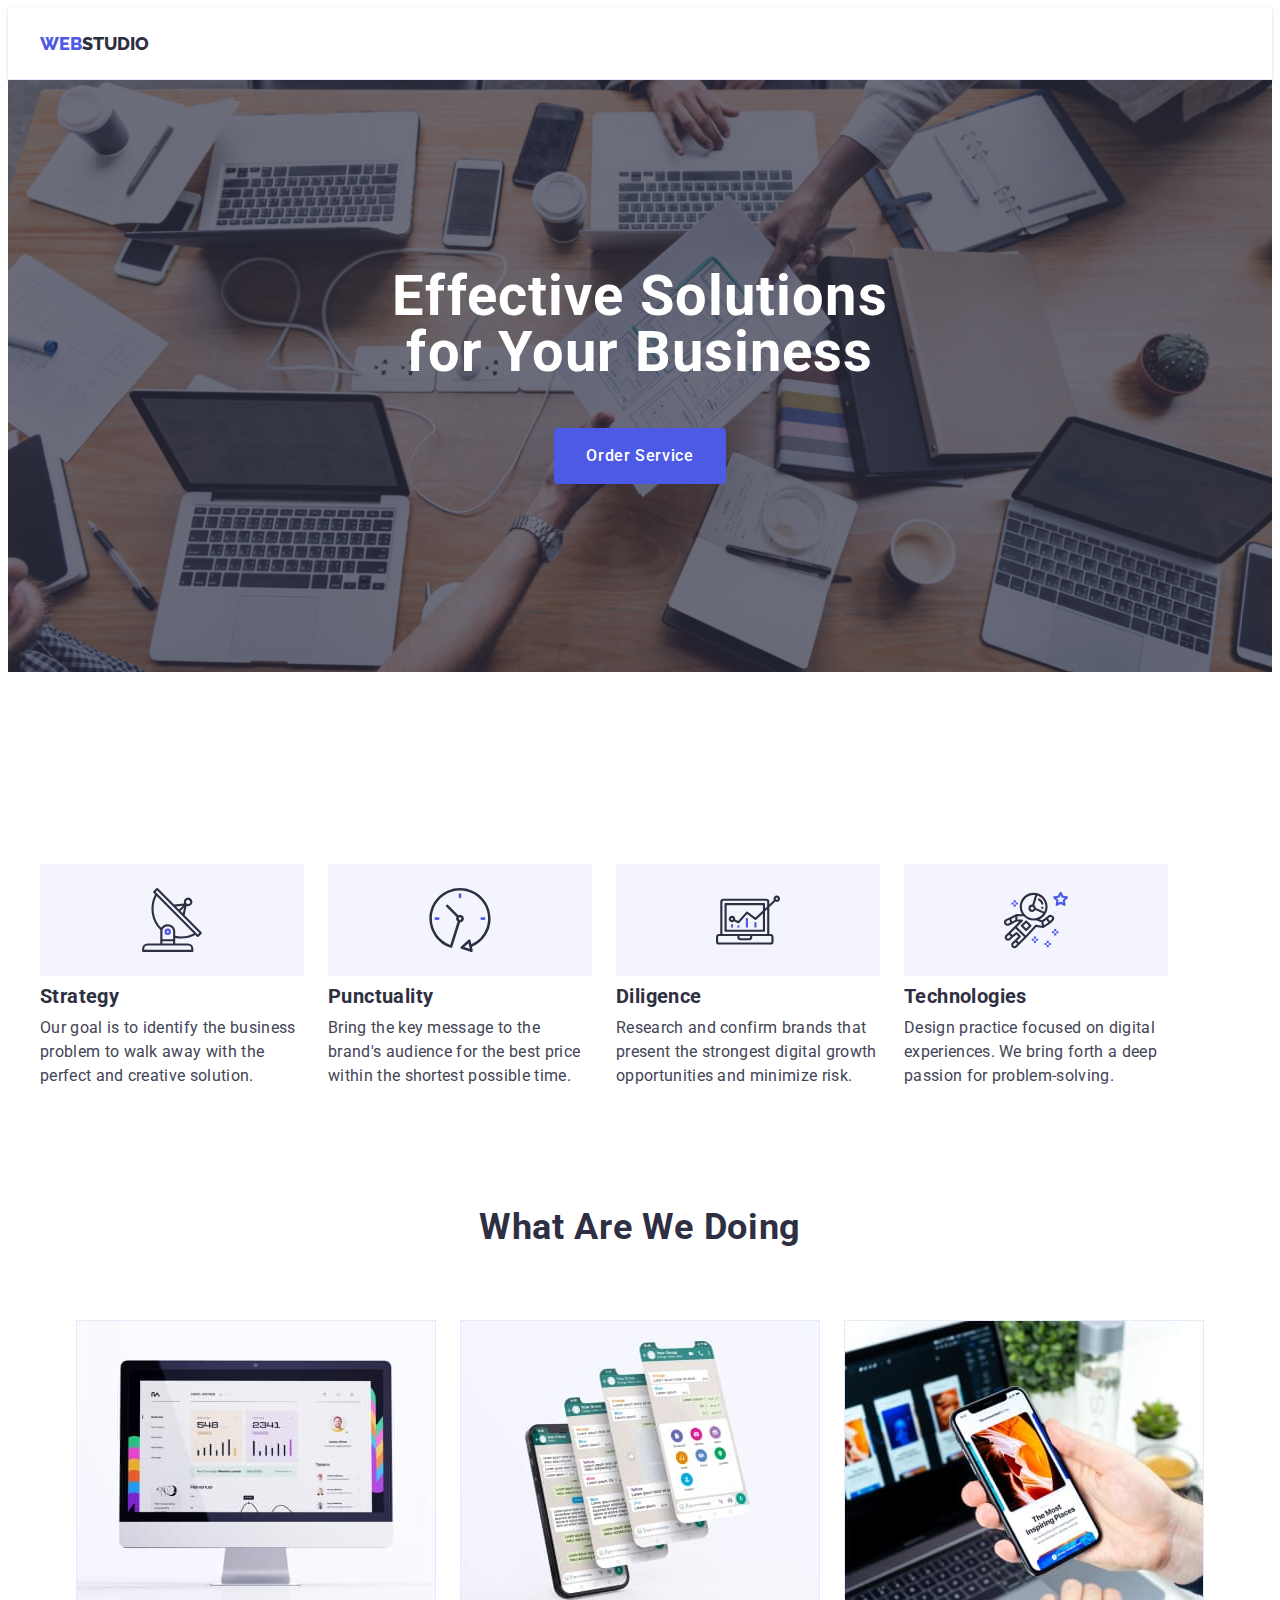
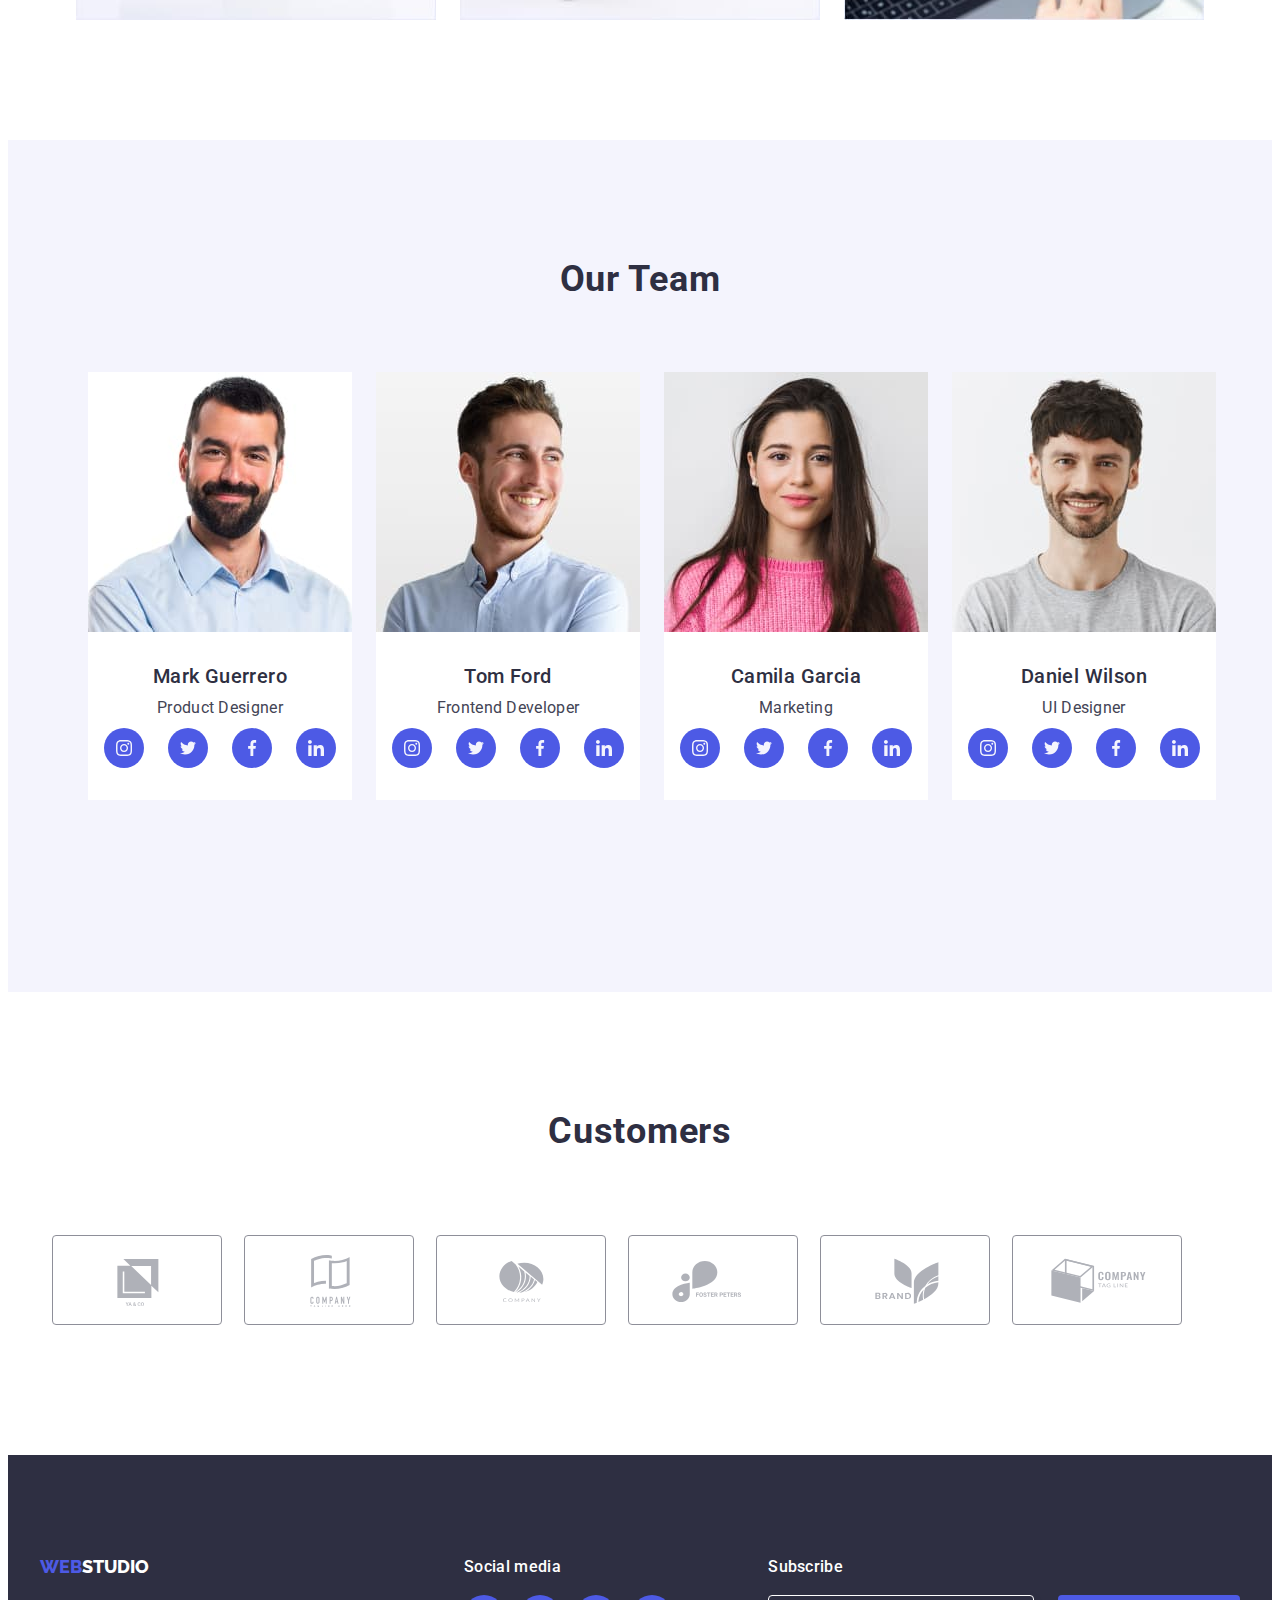
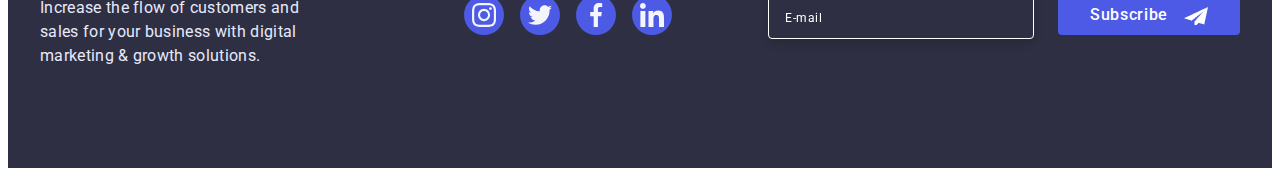
==== commit 9a3c1d5c: "1" ====
--- a/index.html
+++ b/index.html
@@ -27,13 +27,13 @@
   </head>
   <!--HEADER-->
   <body>
-    <!-- <header class="header-top">
+    <header class="header-top">
       <div class="container header-container">
         <nav class="page-nav">
           <a class="header-logo link" href="./index.html"
             ><span class="logo-web">Web</span>Studio</a
           >
-          <ul class="menu list">
+          <!-- <ul class="menu list">
             <li class="menu-item">
               <a class="menu-link link active" href="index.html">Studio</a>
             </li>
@@ -43,9 +43,9 @@
             <li class="menu-item">
               <a class="menu-link link" href="">Contacts</a>
             </li>
-          </ul>
+          </ul> -->
         </nav>
-        <address class="address-list">
+        <!-- <address class="address-list">
           <ul class="list list-contact">
             <li class="menu-item">
               <a class="contact link" href="mailto:info@devstudio.com"
@@ -58,9 +58,9 @@
               >
             </li>
           </ul>
-        </address>
+        </address> -->
       </div>
-    </header> -->
+    </header>
 
     <main>
       <!--MAIN-->
@@ -108,7 +108,7 @@
         </div>
       </section>
       <!--SECTION FHOTO-->
-      <!-- <section class="section-photo">
+      <section class="section-photo">
         <div class="container">
           <h2 class="description-title">What are we doing</h2>
           <ul class="list list-photo">
@@ -123,7 +123,7 @@
             </li>
           </ul>
         </div>
-      </section> -->
+      </section>
       <!--SECTION TEAM-->
       <section class="section-team">
         <div class="container">
--- a/css/styles.css
+++ b/css/styles.css
@@ -73,7 +73,7 @@
 
 .list-contact {
     display: flex;
-    gap: 40px;
+
 }
 
 .list-work {
@@ -100,7 +100,6 @@
 .section-bg {
     margin-right: auto;
     margin-left: auto;
-    max-width: 428px;
     background-size: cover;
     background-position: center;
     background-image: linear-gradient(to right, rgba(46, 47, 66, 0.7), rgba(46, 47, 66, 0.7)), url('../images/mobile-bg.jpg');
@@ -111,7 +110,7 @@
 
 .section-btn {
     padding-top: 96px;
-    padding-bottom: 120px;
+    padding-bottom: 48px;
 }
 
 .section-team {
@@ -138,10 +137,12 @@
     padding-bottom: 96px;
 }
 
+.interface-list {
+    margin-top: 72px;
+}
+
 .interface-title {
-    margin-top: 72px;
     font-size: 36px;
-    text-align: center;
     line-height: 1.2;
     letter-spacing: 0.02em;
     color: var(--primary-text-color)
@@ -257,7 +258,7 @@
 .contact {
     transition: color 250ms cubic-bezier(0.4, 0, 0.2, 1);
     display: block;
-    padding: 24px 0;
+
     letter-spacing: 0.02em;
     color: var(--secondary-text-color)
 }
@@ -330,7 +331,8 @@
 .list-btn {
     display: flex;
     gap: 24px;
-    justify-content: center;
+    flex-wrap: wrap;
+
 }
 
 /*================/button PORTFOLIO================*/
@@ -378,6 +380,7 @@
 
 .section-photo {
     padding-bottom: 120px;
+    display: none;
 }
 
 /*=========================LIST WORK=====================*/
@@ -406,9 +409,8 @@
 .list-menu-work {
     display: flex;
     flex-wrap: wrap;
-    gap: 48px 24px;
-    margin-top: 84px;
-    justify-content: center;
+    gap: 48px 18px;
+    margin-top: 48px;
 }
 
 
@@ -534,9 +536,9 @@
 }
 
 .company {
-    width: 168px;
+    width: calc(50% - 16px);
     height: 88px;
-    margin-left: 16px;
+    margin: 8px;
     margin-bottom: 72px;
 }
 
@@ -572,6 +574,7 @@
     top: 0;
     left: 0;
     opacity: 1;
+    overflow: scroll;
     transition: opacity 250ms cubic-bezier(0.4, 0, 0.2, 1);
 }
 
--- a/css/mobile.css
+++ b/css/mobile.css
@@ -4,7 +4,6 @@
     }
 
     .section-bg {
-        max-width: 428px;
         background-image: linear-gradient(to right, rgba(46, 47, 66, 0.7), rgba(46, 47, 66, 0.7)), url('../images/mobile-bg.jpg');
     }
 
@@ -13,4 +12,11 @@
         width: 396px;
     }
 
+    .section-photo {
+        display: none;
+    }
+
+    .section-inteface {
+        text-align: center;
+    }
 }--- a/css/table.css
+++ b/css/table.css
@@ -3,13 +3,24 @@
         width: 768px;
     }
 
+    .list-contact {
+        display: flex;
+        flex-wrap: wrap;
+        justify-content: end;
+    }
+
+    .menu-item {
+        margin-top: 12px;
+    }
+
     .section-bg {
-        max-width: 768px;
+
         background-image: linear-gradient(to right, rgba(46, 47, 66, 0.7), rgba(46, 47, 66, 0.7)), url('../images/tablet-bg.jpg');
     }
 
     .interface-text {
         width: 351px;
+        text-align: left;
     }
 
     .menu-list-interface {
@@ -19,6 +30,7 @@
 
     .interface-list {
         width: calc((100% - 2 * 12px) / 2);
+
     }
 
     .interface-title {
@@ -76,4 +88,8 @@
     .list-footer {
         justify-content: start;
     }
+
+    .list-btn {
+        justify-content: center;
+    }
 }--- a/css/desktop.css
+++ b/css/desktop.css
@@ -3,8 +3,12 @@
         width: 1200px;
     }
 
+    .list-contact {
+        gap: 40px;
+    }
+
     .section-bg {
-        max-width: 1440px;
+
         background-image: linear-gradient(to right, rgba(46, 47, 66, 0.7), rgba(46, 47, 66, 0.7)), url('../images/people-office\ 1.jpg');
     }
 
@@ -52,7 +56,6 @@
     .interface-title {
         margin-top: 8px;
         font-size: 20px;
-
     }
 
     .interface-text {
@@ -85,6 +88,7 @@
 
     .container-footer {
         display: flex;
+        flex-wrap: unset;
     }
 
     .container-footer-logo {
@@ -95,12 +99,29 @@
         max-width: 264px;
     }
 
+    .subscribe {
+        margin-top: 0;
+    }
+
     .subscribe-footer {
         display: flex;
-        align-items: center;
+        flex-wrap: nowrap;
     }
 
     .input-footer {
         width: 246px;
     }
+
+    .section-photo {
+        display: block;
+    }
+
+    .list-menu-work {
+        margin-top: 72px;
+        margin-bottom: 120px;
+    }
+
+    .section-btn {
+        padding-bottom: 0;
+    }
 }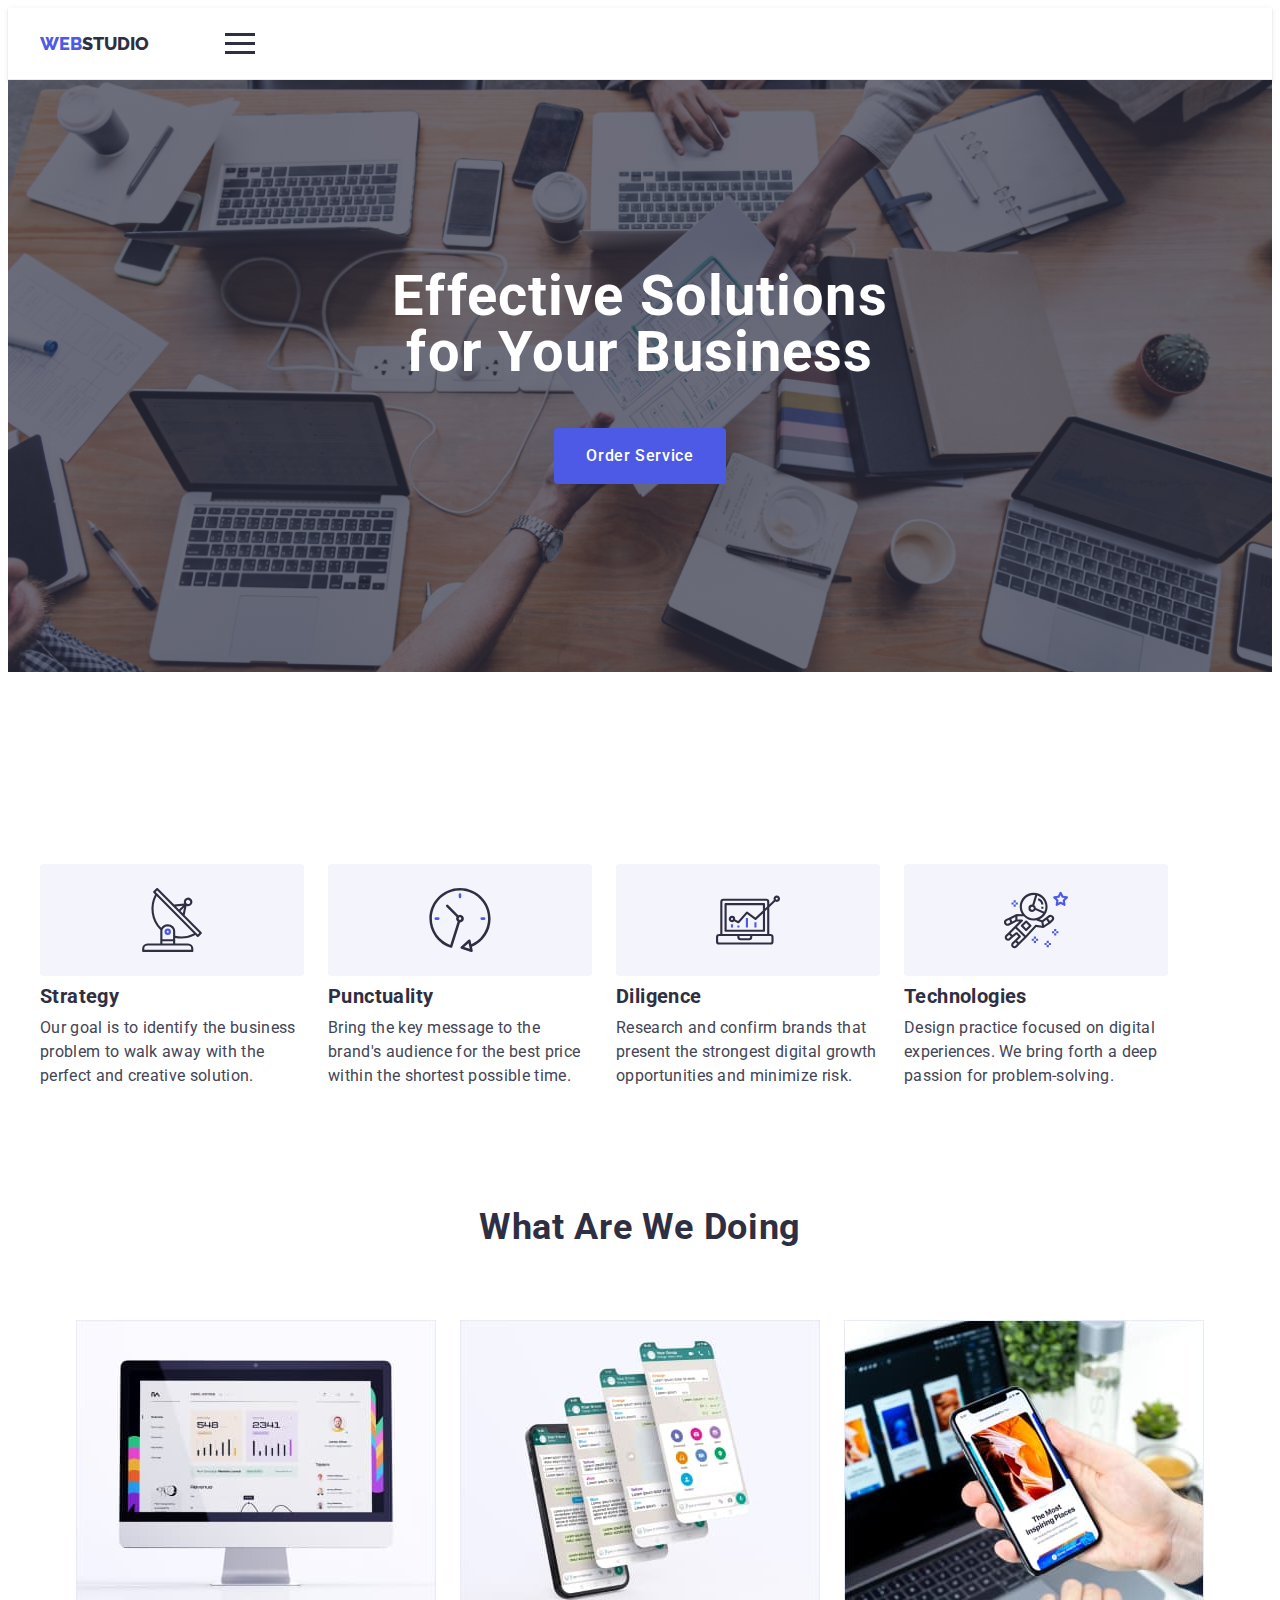
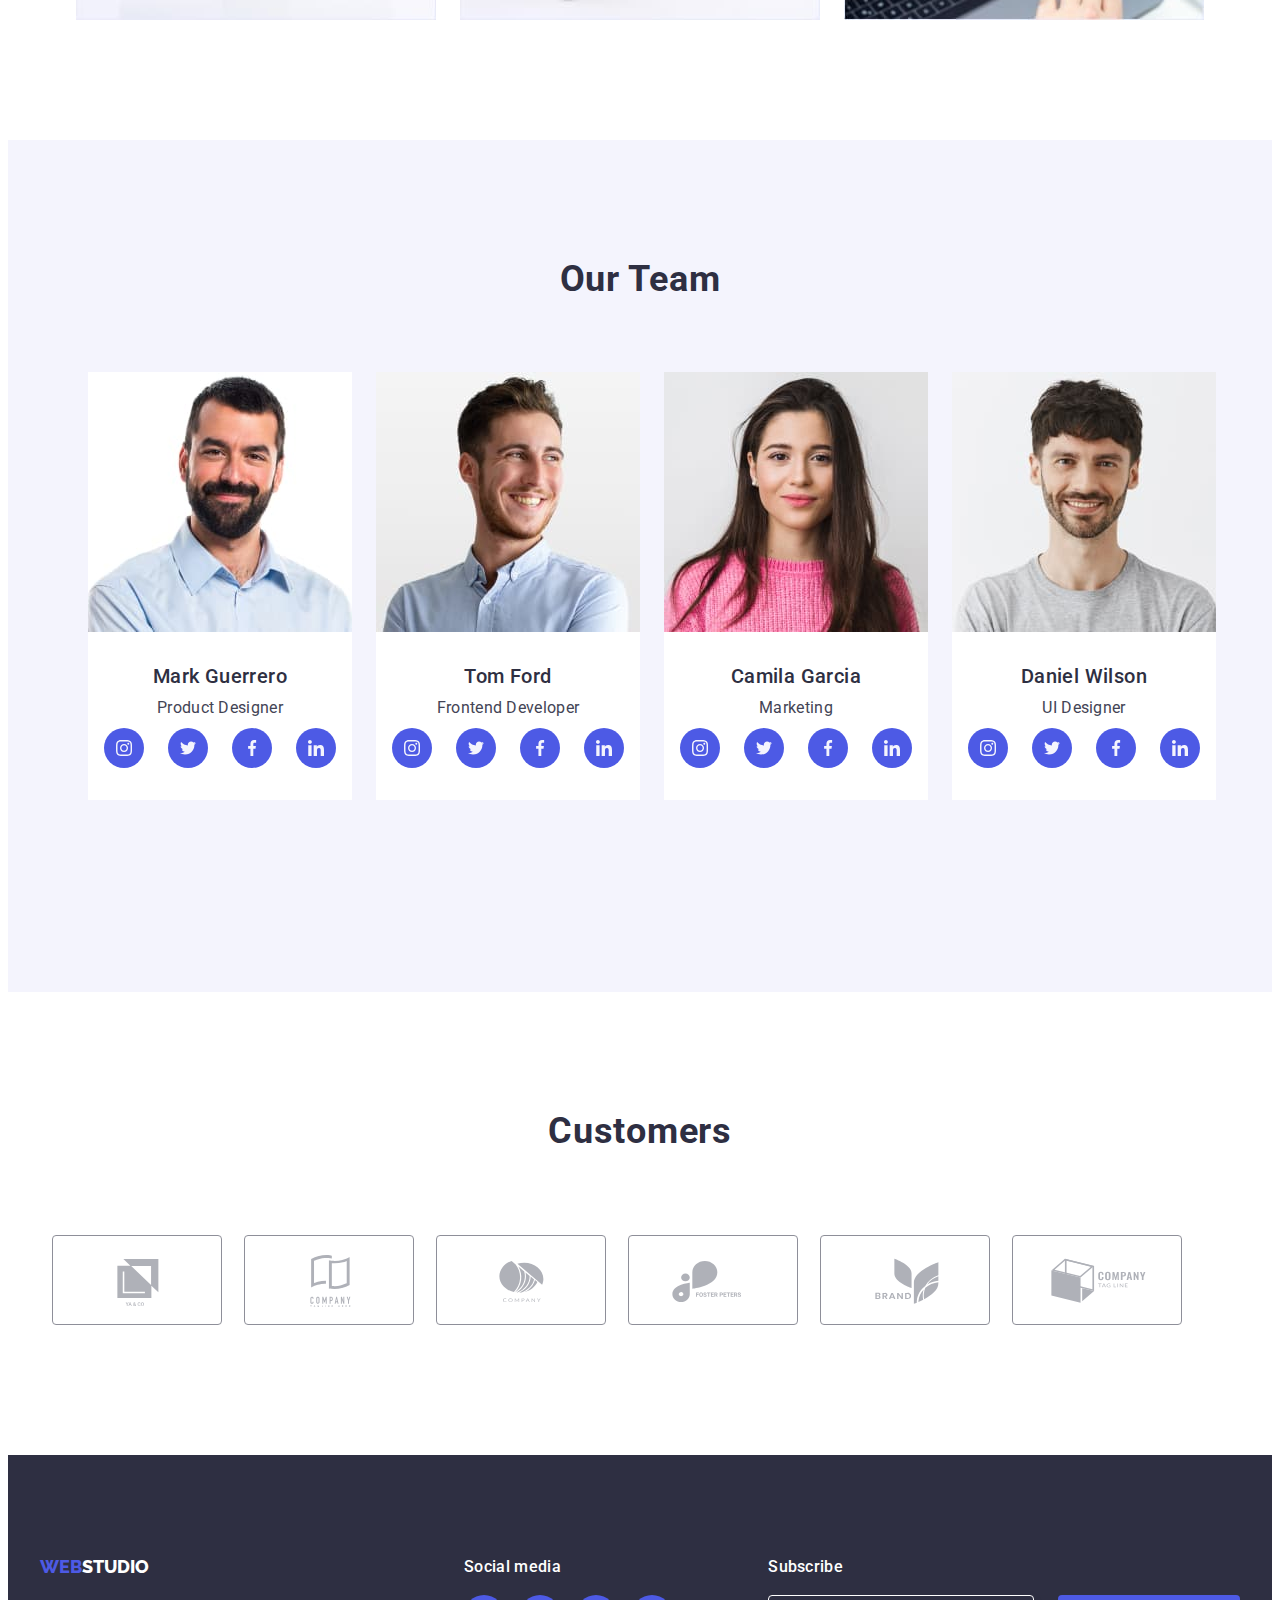
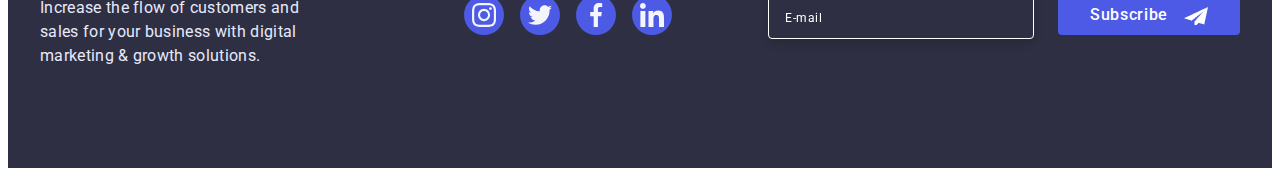
==== commit 491a3d41: "1" ====
--- a/index.html
+++ b/index.html
@@ -24,6 +24,12 @@
     <link rel="stylesheet" href="./css/mobile.css" />
     <link rel="stylesheet" href="./css/table.css" />
     <link rel="stylesheet" href="./css/desktop.css" />
+    <script
+      src="https://code.jquery.com/jquery-3.6.4.min.js"
+      integrity="sha256-oP6HI9z1XaZNBrJURtCoUT5SUnxFr8s3BzRl+cbzUq8="
+      crossorigin="anonymous"
+    ></script>
+    <script src="./js/main.js"></script>
   </head>
   <!--HEADER-->
   <body>
@@ -33,6 +39,11 @@
           <a class="header-logo link" href="./index.html"
             ><span class="logo-web">Web</span>Studio</a
           >
+          <button class="menu-btn-mobile" type="button">
+            <span></span>
+            <span></span>
+            <span></span>
+          </button>
           <!-- <ul class="menu list">
             <li class="menu-item">
               <a class="menu-link link active" href="index.html">Studio</a>
--- a/css/styles.css
+++ b/css/styles.css
@@ -578,6 +578,62 @@
     transition: opacity 250ms cubic-bezier(0.4, 0, 0.2, 1);
 }
 
+.menu-btn-mobile {
+    width: 30px;
+    height: 21px;
+    position: relative;
+    display: inline-flex;
+    margin: 0;
+    padding: 0;
+    border: none;
+    background-color: transparent;
+}
+
+
+
+.menu-btn-mobile span {
+    position: absolute;
+    background-color: #2E2F42;
+    height: 3px;
+    width: 30px;
+    transition: .3s;
+    left: 0;
+}
+
+.menu-btn-mobile span:nth-child(2) {
+    top: 50%;
+    margin-top: -1.5px;
+}
+
+.menu-btn-mobile span:last-child {
+    bottom: 0;
+}
+
+.menu-btn-mobile.open span:first-child {
+    transform: rotate(45deg);
+    top: 50%;
+}
+
+.menu-btn-mobile.open span:last-child {
+    transform: rotate(-45deg);
+    bottom: 50%;
+}
+
+.menu-btn-mobile.open span:nth-child(2) {
+    width: 0;
+}
+
+/* .menu-btn-mobile .icon-cloze-mob {
+    display: none;
+}
+
+.menu-btn-mobile.is-open .icon-cloze-mob {
+    display: block;
+}
+
+.menu-btn-mobile.is-open .icon-menu-mob {
+    display: none
+} */
 
 .modal {
     width: 408px;
